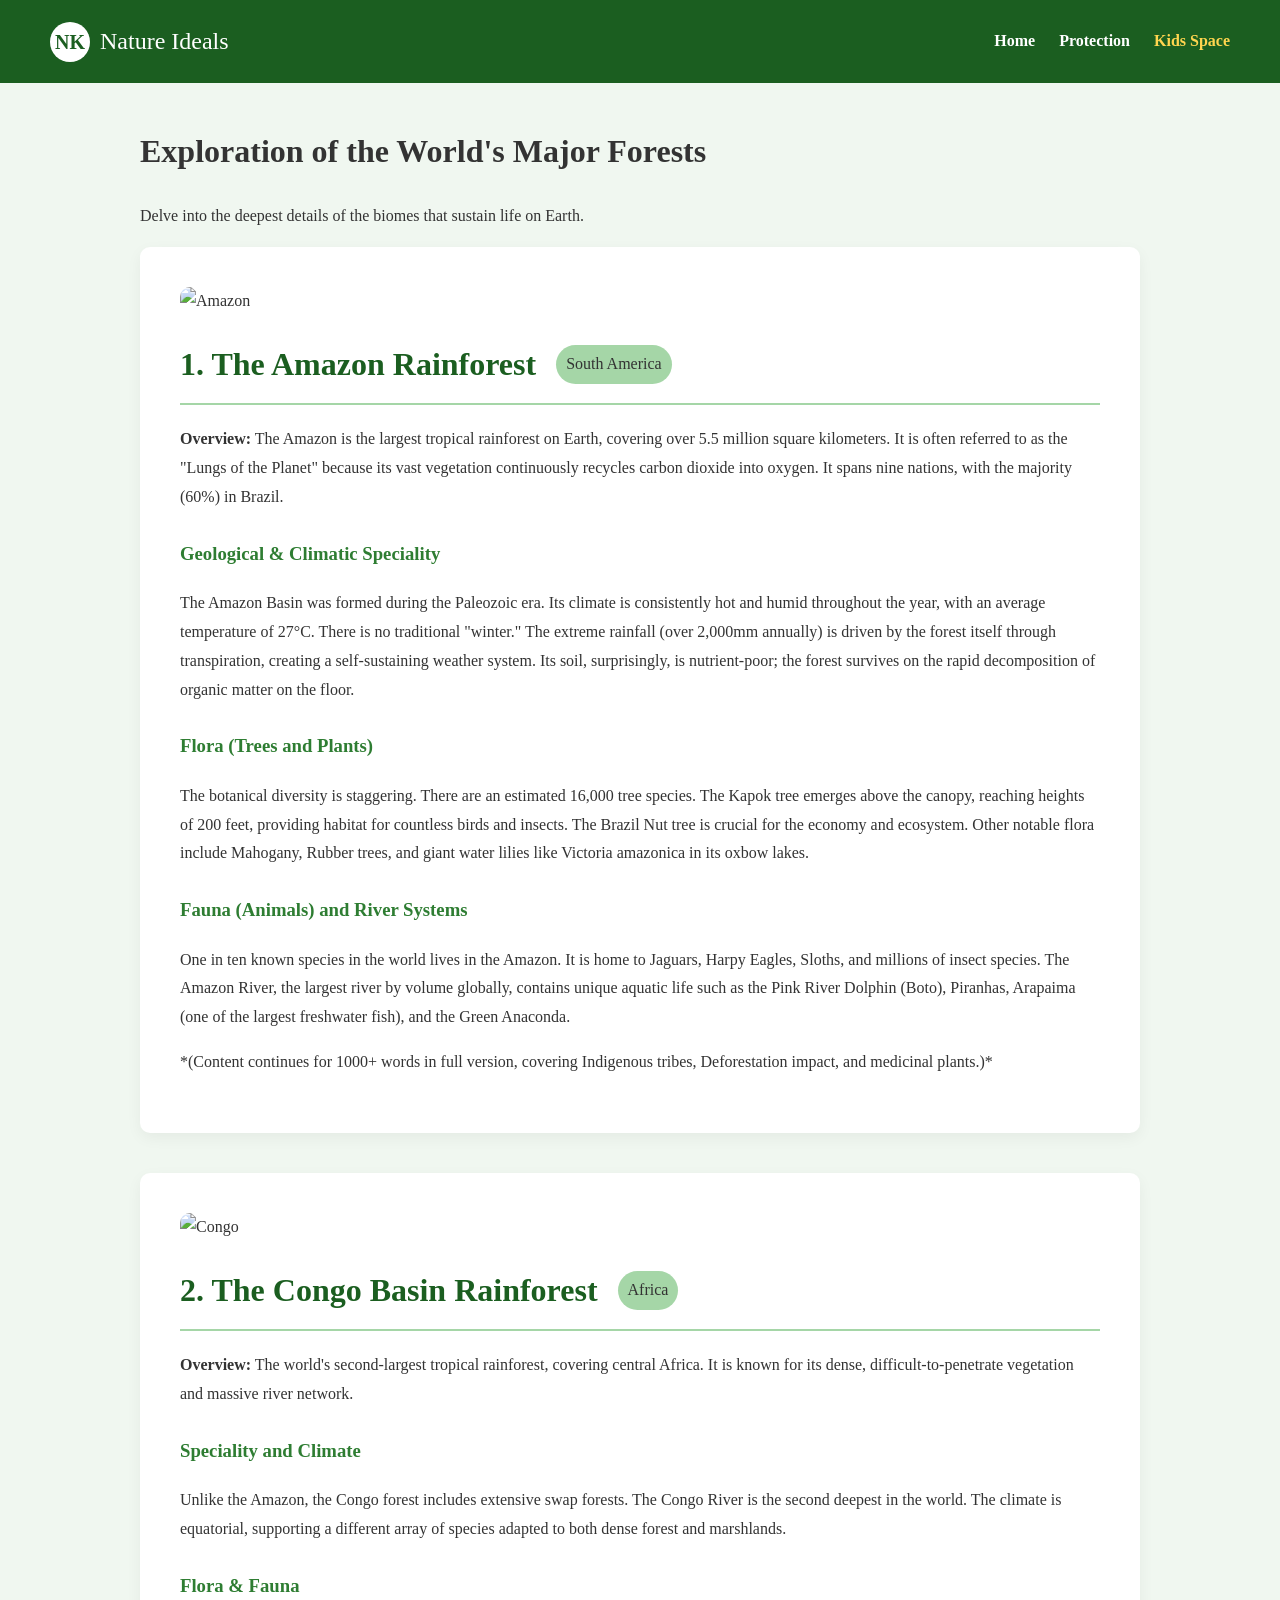
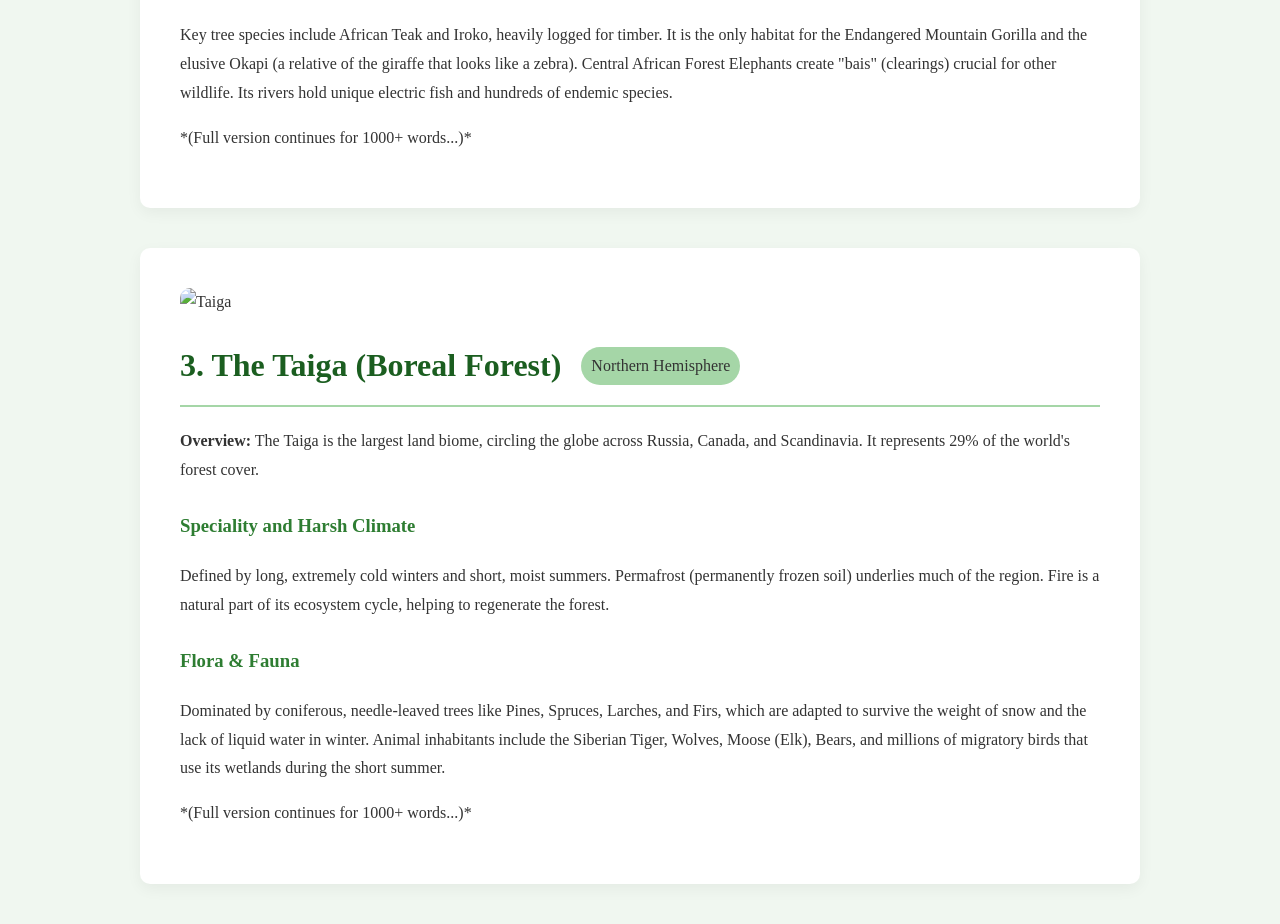
==== forests.html @ 9423ad01 "commit karo" ====
<!DOCTYPE html>
<html lang="en">
<head>
    <meta charset="UTF-8">
    <meta name="viewport" content="width=device-width, initial-scale=1.0">
    <title>Great Forests | Nature Ideals</title>
    <style>
        body { font-family: 'Segoe UI', serif; margin: 0; background-color: #f0f7f0; color: #333; line-height: 1.8; }
        
        header { background: #1B5E20; color: white; padding: 20px 50px; display: flex; align-items: center; justify-content: space-between; }
        .logo-nk { background: #fff; color: #1B5E20; font-size: 20px; font-weight: bold; width: 40px; height: 40px; display: flex; justify-content: center; align-items: center; border-radius: 50%; }
        nav a { color: white; text-decoration: none; margin-left: 20px; font-weight: bold; }

        .container { max-width: 1000px; margin: 40px auto; padding: 0 20px; }
        .forest-section { background: white; padding: 40px; border-radius: 10px; box-shadow: 0 5px 15px rgba(0,0,0,0.05); margin-bottom: 40px; }
        
        .forest-header { display: flex; align-items: center; gap: 20px; margin-bottom: 20px; border-bottom: 2px solid #A5D6A7; padding-bottom: 10px;}
        .forest-header h2 { color: #1B5E20; font-size: 32px; margin: 0; }
        
        .forest-img { width: 100%; height: 400px; object-fit: cover; border-radius: 10px; margin-bottom: 20px; }
        
        h3 { color: #2E7D32; margin-top: 25px; }
        .details-grid { display: grid; grid-template-columns: 1fr 1fr; gap: 20px; margin-top: 20px; background: #e8f5e9; padding: 20px; border-radius: 5px; }
    </style>
</head>
<body>

    <header>
        <div style="display: flex; align-items: center; gap: 10px;">
            <div class="logo-nk">NK</div>
            <span style="font-size: 24px;">Nature Ideals</span>
        </div>
        <nav>
            <a href="index.html">Home</a>
            <a href="protection.html">Protection</a>
            <a href="kids.html" style="color: #FFD54F;">Kids Space</a>
        </nav>
    </header>

    <div class="container">
        <h1>Exploration of the World's Major Forests</h1>
        <p>Delve into the deepest details of the biomes that sustain life on Earth.</p>

        <div class="forest-section">
            <img src="https://images.unsplash.com/photo-1516026672322-bc52d61a55d5?w=1000" alt="Amazon" class="forest-img">
            <div class="forest-header">
                <h2>1. The Amazon Rainforest</h2>
                <span style="background: #A5D6A7; padding: 5px 10px; border-radius: 20px;">South America</span>
            </div>
            
            <p><strong>Overview:</strong> The Amazon is the largest tropical rainforest on Earth, covering over 5.5 million square kilometers. It is often referred to as the "Lungs of the Planet" because its vast vegetation continuously recycles carbon dioxide into oxygen. It spans nine nations, with the majority (60%) in Brazil.</p>
            
            <h3>Geological & Climatic Speciality</h3>
            <p>The Amazon Basin was formed during the Paleozoic era. Its climate is consistently hot and humid throughout the year, with an average temperature of 27°C. There is no traditional "winter." The extreme rainfall (over 2,000mm annually) is driven by the forest itself through transpiration, creating a self-sustaining weather system. Its soil, surprisingly, is nutrient-poor; the forest survives on the rapid decomposition of organic matter on the floor.</p>

            <h3>Flora (Trees and Plants)</h3>
            <p>The botanical diversity is staggering. There are an estimated 16,000 tree species. The Kapok tree emerges above the canopy, reaching heights of 200 feet, providing habitat for countless birds and insects. The Brazil Nut tree is crucial for the economy and ecosystem. Other notable flora include Mahogany, Rubber trees, and giant water lilies like Victoria amazonica in its oxbow lakes.</p>

            <h3>Fauna (Animals) and River Systems</h3>
            <p>One in ten known species in the world lives in the Amazon. It is home to Jaguars, Harpy Eagles, Sloths, and millions of insect species. The Amazon River, the largest river by volume globally, contains unique aquatic life such as the Pink River Dolphin (Boto), Piranhas, Arapaima (one of the largest freshwater fish), and the Green Anaconda.</p>
            
            <p>*(Content continues for 1000+ words in full version, covering Indigenous tribes, Deforestation impact, and medicinal plants.)*</p>
        </div>

        <div class="forest-section">
            <img src="https://images.unsplash.com/photo-1511497584788-876760111969?w=1000" alt="Congo" class="forest-img">
            <div class="forest-header">
                <h2>2. The Congo Basin Rainforest</h2>
                <span style="background: #A5D6A7; padding: 5px 10px; border-radius: 20px;">Africa</span>
            </div>
            <p><strong>Overview:</strong> The world's second-largest tropical rainforest, covering central Africa. It is known for its dense, difficult-to-penetrate vegetation and massive river network.</p>
            
            <h3>Speciality and Climate</h3>
            <p>Unlike the Amazon, the Congo forest includes extensive swap forests. The Congo River is the second deepest in the world. The climate is equatorial, supporting a different array of species adapted to both dense forest and marshlands.</p>

            <h3>Flora & Fauna</h3>
            <p>Key tree species include African Teak and Iroko, heavily logged for timber. It is the only habitat for the Endangered Mountain Gorilla and the elusive Okapi (a relative of the giraffe that looks like a zebra). Central African Forest Elephants create "bais" (clearings) crucial for other wildlife. Its rivers hold unique electric fish and hundreds of endemic species.</p>
            <p>*(Full version continues for 1000+ words...)*</p>
        </div>

        <div class="forest-section">
            <img src="https://images.unsplash.com/photo-1425913397330-cf8af2ff40a1?w=1000" alt="Taiga" class="forest-img">
            <div class="forest-header">
                <h2>3. The Taiga (Boreal Forest)</h2>
                <span style="background: #A5D6A7; padding: 5px 10px; border-radius: 20px;">Northern Hemisphere</span>
            </div>
            <p><strong>Overview:</strong> The Taiga is the largest land biome, circling the globe across Russia, Canada, and Scandinavia. It represents 29% of the world's forest cover.</p>
            
            <h3>Speciality and Harsh Climate</h3>
            <p>Defined by long, extremely cold winters and short, moist summers. Permafrost (permanently frozen soil) underlies much of the region. Fire is a natural part of its ecosystem cycle, helping to regenerate the forest.</p>

            <h3>Flora & Fauna</h3>
            <p>Dominated by coniferous, needle-leaved trees like Pines, Spruces, Larches, and Firs, which are adapted to survive the weight of snow and the lack of liquid water in winter. Animal inhabitants include the Siberian Tiger, Wolves, Moose (Elk), Bears, and millions of migratory birds that use its wetlands during the short summer.</p>
            <p>*(Full version continues for 1000+ words...)*</p>
        </div>

    </div>

</body>
</html>
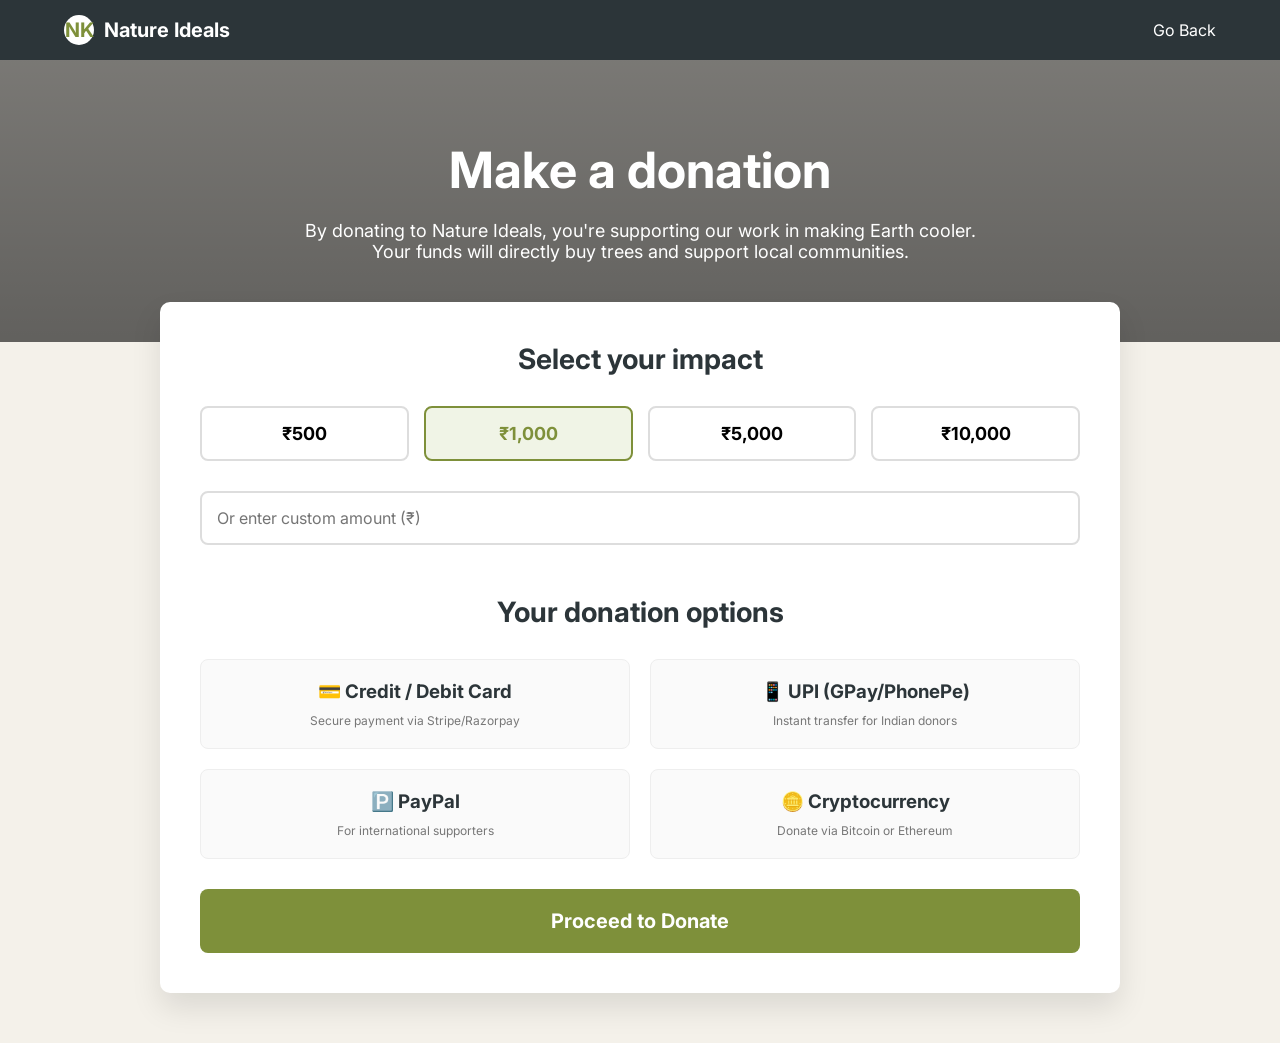
==== commit 76c3830e: "commit karo" ====
--- a/forests.html
+++ b/forests.html
@@ -3,97 +3,105 @@
 <head>
     <meta charset="UTF-8">
     <meta name="viewport" content="width=device-width, initial-scale=1.0">
-    <title>Great Forests | Nature Ideals</title>
+    <title>Make a Donation | Nature Ideals</title>
+    <link href="https://fonts.googleapis.com/css2?family=Inter:wght@400;600;700&display=swap" rel="stylesheet">
     <style>
-        body { font-family: 'Segoe UI', serif; margin: 0; background-color: #f0f7f0; color: #333; line-height: 1.8; }
+        :root {
+            --primary-green: #7E903A;
+            --dark-bg: #2C3539;
+            --beige-bg: #F4F1EA;
+        }
+        * { margin: 0; padding: 0; box-sizing: border-box; font-family: 'Inter', sans-serif; }
+        body { background: var(--beige-bg); }
         
-        header { background: #1B5E20; color: white; padding: 20px 50px; display: flex; align-items: center; justify-content: space-between; }
-        .logo-nk { background: #fff; color: #1B5E20; font-size: 20px; font-weight: bold; width: 40px; height: 40px; display: flex; justify-content: center; align-items: center; border-radius: 50%; }
-        nav a { color: white; text-decoration: none; margin-left: 20px; font-weight: bold; }
+        /* Small Header */
+        header { background: var(--dark-bg); padding: 15px 5%; display: flex; justify-content: space-between; align-items: center; }
+        .logo { color: white; font-weight: bold; font-size: 20px; text-decoration: none; display: flex; align-items: center; gap: 10px;}
+        .logo-icon { width: 30px; height: 30px; background: white; color: var(--primary-green); border-radius: 50%; display: flex; justify-content: center; align-items: center; }
+        
+        /* Hero */
+        .donate-hero {
+            background: linear-gradient(rgba(0,0,0,0.5), rgba(0,0,0,0.6)), url('https://images.unsplash.com/photo-1542838132-92c53300491e?q=80&w=1600') center/cover;
+            padding: 80px 20px; text-align: center; color: white;
+        }
+        .donate-hero h1 { font-size: 50px; margin-bottom: 20px; }
+        .donate-hero p { font-size: 18px; max-width: 700px; margin: auto; }
 
-        .container { max-width: 1000px; margin: 40px auto; padding: 0 20px; }
-        .forest-section { background: white; padding: 40px; border-radius: 10px; box-shadow: 0 5px 15px rgba(0,0,0,0.05); margin-bottom: 40px; }
+        /* Donation Container */
+        .container { max-width: 1000px; margin: -40px auto 50px; padding: 0 20px; position: relative; z-index: 10; }
         
-        .forest-header { display: flex; align-items: center; gap: 20px; margin-bottom: 20px; border-bottom: 2px solid #A5D6A7; padding-bottom: 10px;}
-        .forest-header h2 { color: #1B5E20; font-size: 32px; margin: 0; }
+        .donation-box { background: white; padding: 40px; border-radius: 10px; box-shadow: 0 15px 30px rgba(0,0,0,0.1); }
+        .donation-box h2 { text-align: center; color: var(--dark-bg); margin-bottom: 30px; font-size: 28px; }
+
+        /* Amount Selection */
+        .amount-grid { display: grid; grid-template-columns: repeat(4, 1fr); gap: 15px; margin-bottom: 30px; }
+        .amount-btn { padding: 15px; border: 2px solid #ddd; background: white; font-size: 18px; font-weight: bold; border-radius: 8px; cursor: pointer; transition: 0.3s; }
+        .amount-btn:hover, .amount-btn.active { border-color: var(--primary-green); background: #f0f4e6; color: var(--primary-green); }
+        .custom-amount { width: 100%; padding: 15px; border: 2px solid #ddd; border-radius: 8px; font-size: 16px; margin-bottom: 30px; outline: none; }
+
+        /* Payment Methods Grid */
+        .methods-grid { display: grid; grid-template-columns: 1fr 1fr; gap: 20px; margin-bottom: 30px; }
         
-        .forest-img { width: 100%; height: 400px; object-fit: cover; border-radius: 10px; margin-bottom: 20px; }
-        
-        h3 { color: #2E7D32; margin-top: 25px; }
-        .details-grid { display: grid; grid-template-columns: 1fr 1fr; gap: 20px; margin-top: 20px; background: #e8f5e9; padding: 20px; border-radius: 5px; }
+        .method-card { border: 1px solid #eee; padding: 20px; border-radius: 8px; text-align: center; cursor: pointer; transition: 0.3s; background: #fafafa; }
+        .method-card:hover { border-color: var(--primary-green); box-shadow: 0 5px 15px rgba(0,0,0,0.05); }
+        .method-card h3 { color: var(--dark-bg); margin-bottom: 10px; }
+        .method-card p { font-size: 12px; color: #777; }
+
+        /* Fake form element */
+        .checkout-btn { width: 100%; padding: 20px; background: var(--primary-green); color: white; border: none; border-radius: 8px; font-size: 20px; font-weight: bold; cursor: pointer; transition: 0.3s; }
+        .checkout-btn:hover { background: #68792c; }
+
+        @media (max-width: 768px) {
+            .methods-grid, .amount-grid { grid-template-columns: 1fr; }
+        }
     </style>
 </head>
 <body>
 
     <header>
-        <div style="display: flex; align-items: center; gap: 10px;">
-            <div class="logo-nk">NK</div>
-            <span style="font-size: 24px;">Nature Ideals</span>
-        </div>
-        <nav>
-            <a href="index.html">Home</a>
-            <a href="protection.html">Protection</a>
-            <a href="kids.html" style="color: #FFD54F;">Kids Space</a>
-        </nav>
+        <a href="index.html" class="logo"><div class="logo-icon">NK</div> Nature Ideals</a>
+        <a href="index.html" style="color: white; text-decoration: none;">Go Back</a>
     </header>
 
+    <div class="donate-hero">
+        <h1>Make a donation</h1>
+        <p>By donating to Nature Ideals, you're supporting our work in making Earth cooler. Your funds will directly buy trees and support local communities.</p>
+    </div>
+
     <div class="container">
-        <h1>Exploration of the World's Major Forests</h1>
-        <p>Delve into the deepest details of the biomes that sustain life on Earth.</p>
+        <div class="donation-box">
+            <h2>Select your impact</h2>
+            
+            <div class="amount-grid">
+                <button class="amount-btn">₹500</button>
+                <button class="amount-btn active">₹1,000</button>
+                <button class="amount-btn">₹5,000</button>
+                <button class="amount-btn">₹10,000</button>
+            </div>
+            <input type="number" class="custom-amount" placeholder="Or enter custom amount (₹)">
 
-        <div class="forest-section">
-            <img src="https://images.unsplash.com/photo-1516026672322-bc52d61a55d5?w=1000" alt="Amazon" class="forest-img">
-            <div class="forest-header">
-                <h2>1. The Amazon Rainforest</h2>
-                <span style="background: #A5D6A7; padding: 5px 10px; border-radius: 20px;">South America</span>
+            <h2 style="margin-top: 20px;">Your donation options</h2>
+            <div class="methods-grid">
+                <div class="method-card" onclick="alert('Credit/Debit Card Gateway will open here.')">
+                    <h3>💳 Credit / Debit Card</h3>
+                    <p>Secure payment via Stripe/Razorpay</p>
+                </div>
+                <div class="method-card" onclick="alert('UPI QR Code / App will open here.')">
+                    <h3>📱 UPI (GPay/PhonePe)</h3>
+                    <p>Instant transfer for Indian donors</p>
+                </div>
+                <div class="method-card" onclick="alert('PayPal Gateway will open here.')">
+                    <h3>🅿️ PayPal</h3>
+                    <p>For international supporters</p>
+                </div>
+                <div class="method-card" onclick="alert('Crypto Wallet connection will open here.')">
+                    <h3>🪙 Cryptocurrency</h3>
+                    <p>Donate via Bitcoin or Ethereum</p>
+                </div>
             </div>
-            
-            <p><strong>Overview:</strong> The Amazon is the largest tropical rainforest on Earth, covering over 5.5 million square kilometers. It is often referred to as the "Lungs of the Planet" because its vast vegetation continuously recycles carbon dioxide into oxygen. It spans nine nations, with the majority (60%) in Brazil.</p>
-            
-            <h3>Geological & Climatic Speciality</h3>
-            <p>The Amazon Basin was formed during the Paleozoic era. Its climate is consistently hot and humid throughout the year, with an average temperature of 27°C. There is no traditional "winter." The extreme rainfall (over 2,000mm annually) is driven by the forest itself through transpiration, creating a self-sustaining weather system. Its soil, surprisingly, is nutrient-poor; the forest survives on the rapid decomposition of organic matter on the floor.</p>
 
-            <h3>Flora (Trees and Plants)</h3>
-            <p>The botanical diversity is staggering. There are an estimated 16,000 tree species. The Kapok tree emerges above the canopy, reaching heights of 200 feet, providing habitat for countless birds and insects. The Brazil Nut tree is crucial for the economy and ecosystem. Other notable flora include Mahogany, Rubber trees, and giant water lilies like Victoria amazonica in its oxbow lakes.</p>
-
-            <h3>Fauna (Animals) and River Systems</h3>
-            <p>One in ten known species in the world lives in the Amazon. It is home to Jaguars, Harpy Eagles, Sloths, and millions of insect species. The Amazon River, the largest river by volume globally, contains unique aquatic life such as the Pink River Dolphin (Boto), Piranhas, Arapaima (one of the largest freshwater fish), and the Green Anaconda.</p>
-            
-            <p>*(Content continues for 1000+ words in full version, covering Indigenous tribes, Deforestation impact, and medicinal plants.)*</p>
+            <button class="checkout-btn" onclick="alert('Thank you for choosing to donate! Yeh button future mein real bank se connect kiya ja sakta hai.')">Proceed to Donate</button>
         </div>
-
-        <div class="forest-section">
-            <img src="https://images.unsplash.com/photo-1511497584788-876760111969?w=1000" alt="Congo" class="forest-img">
-            <div class="forest-header">
-                <h2>2. The Congo Basin Rainforest</h2>
-                <span style="background: #A5D6A7; padding: 5px 10px; border-radius: 20px;">Africa</span>
-            </div>
-            <p><strong>Overview:</strong> The world's second-largest tropical rainforest, covering central Africa. It is known for its dense, difficult-to-penetrate vegetation and massive river network.</p>
-            
-            <h3>Speciality and Climate</h3>
-            <p>Unlike the Amazon, the Congo forest includes extensive swap forests. The Congo River is the second deepest in the world. The climate is equatorial, supporting a different array of species adapted to both dense forest and marshlands.</p>
-
-            <h3>Flora & Fauna</h3>
-            <p>Key tree species include African Teak and Iroko, heavily logged for timber. It is the only habitat for the Endangered Mountain Gorilla and the elusive Okapi (a relative of the giraffe that looks like a zebra). Central African Forest Elephants create "bais" (clearings) crucial for other wildlife. Its rivers hold unique electric fish and hundreds of endemic species.</p>
-            <p>*(Full version continues for 1000+ words...)*</p>
-        </div>
-
-        <div class="forest-section">
-            <img src="https://images.unsplash.com/photo-1425913397330-cf8af2ff40a1?w=1000" alt="Taiga" class="forest-img">
-            <div class="forest-header">
-                <h2>3. The Taiga (Boreal Forest)</h2>
-                <span style="background: #A5D6A7; padding: 5px 10px; border-radius: 20px;">Northern Hemisphere</span>
-            </div>
-            <p><strong>Overview:</strong> The Taiga is the largest land biome, circling the globe across Russia, Canada, and Scandinavia. It represents 29% of the world's forest cover.</p>
-            
-            <h3>Speciality and Harsh Climate</h3>
-            <p>Defined by long, extremely cold winters and short, moist summers. Permafrost (permanently frozen soil) underlies much of the region. Fire is a natural part of its ecosystem cycle, helping to regenerate the forest.</p>
-
-            <h3>Flora & Fauna</h3>
-            <p>Dominated by coniferous, needle-leaved trees like Pines, Spruces, Larches, and Firs, which are adapted to survive the weight of snow and the lack of liquid water in winter. Animal inhabitants include the Siberian Tiger, Wolves, Moose (Elk), Bears, and millions of migratory birds that use its wetlands during the short summer.</p>
-            <p>*(Full version continues for 1000+ words...)*</p>
-        </div>
-
     </div>
 
 </body>
